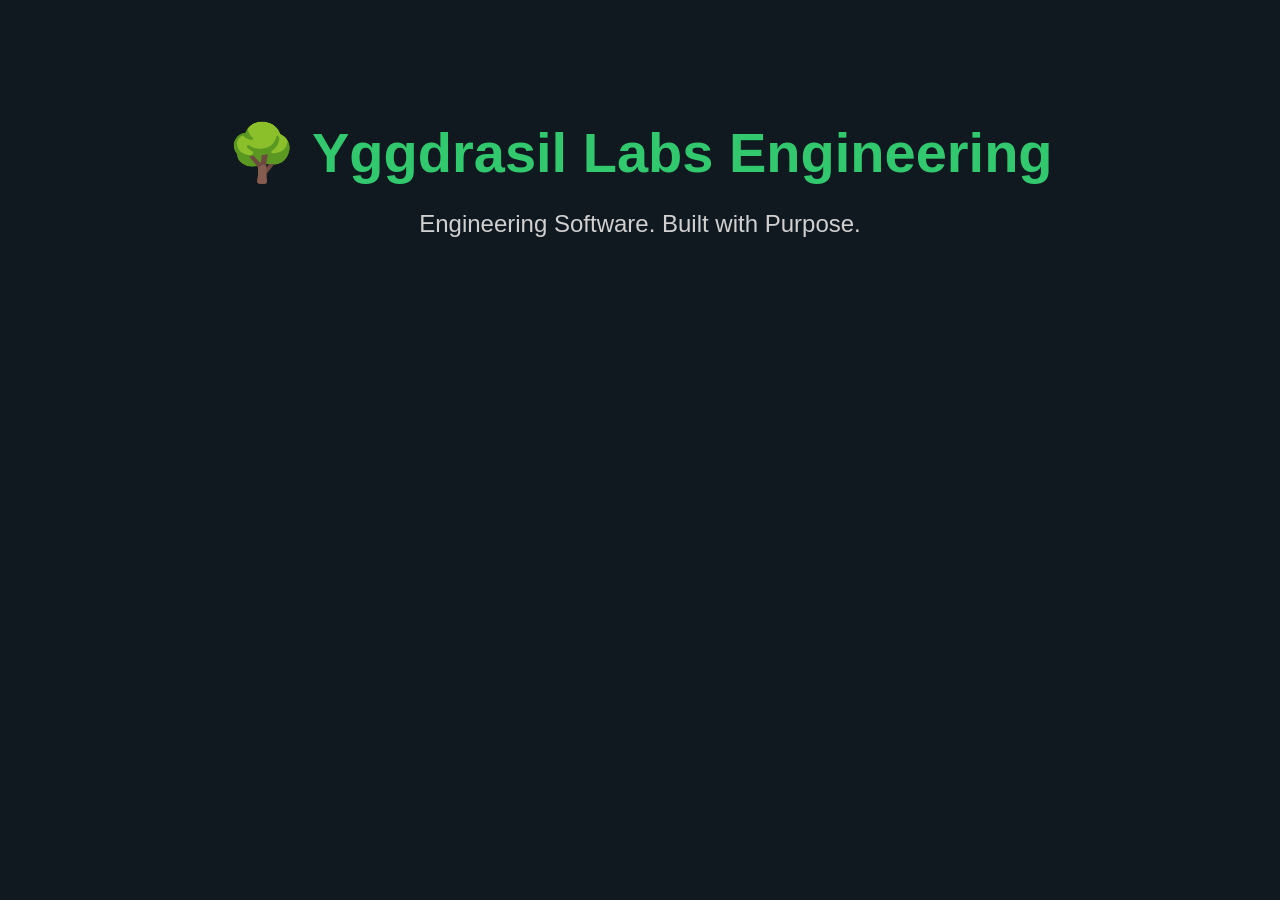
==== index.html @ b40ebf6c "Create initial GitHub Pages landing page" ====
<!DOCTYPE html>

<html lang="en">

<head>

    <meta charset="UTF-8">

    <meta name="viewport" content="width=device-width, initial-scale=1.0">

    <title>
        Yggdrasil Labs Engineering
    </title>

    <link rel="stylesheet" href="style.css">

</head>

<body>

    <header>

        <h1>
            🌳 Yggdrasil Labs Engineering
        </h1>

        <p>
            Engineering Software.
            Built with Purpose.
        </p>

    </header>

    <script src="script.js"></script>

</body>

</html>
---- style.css ----
body {

    margin: 0;

    background: #101820;

    color: white;

    font-family: Arial, Helvetica, sans-serif;

    text-align: center;

}

header {

    margin-top: 120px;

}

h1 {

    color: #32c86e;

    font-size: 56px;

    margin-bottom: 20px;

}

p {

    font-size: 24px;

    color: #d0d0d0;

}
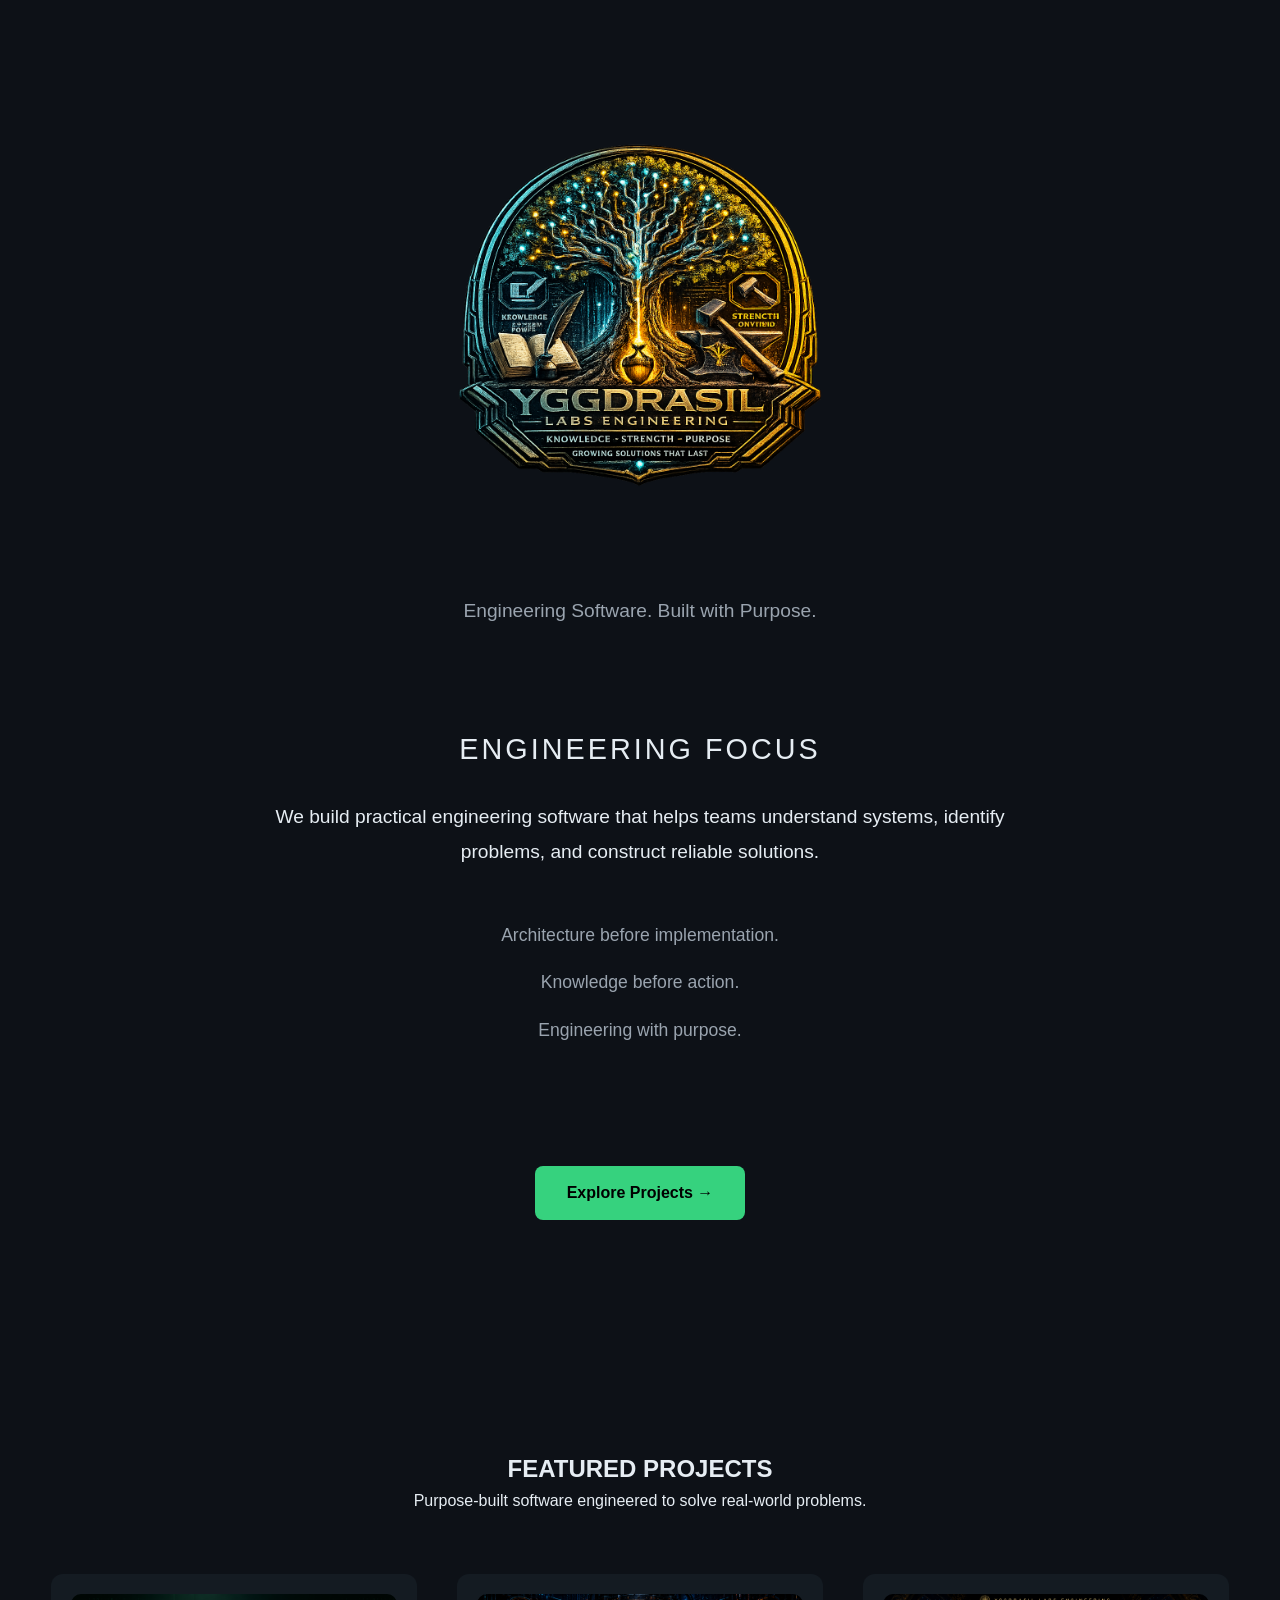
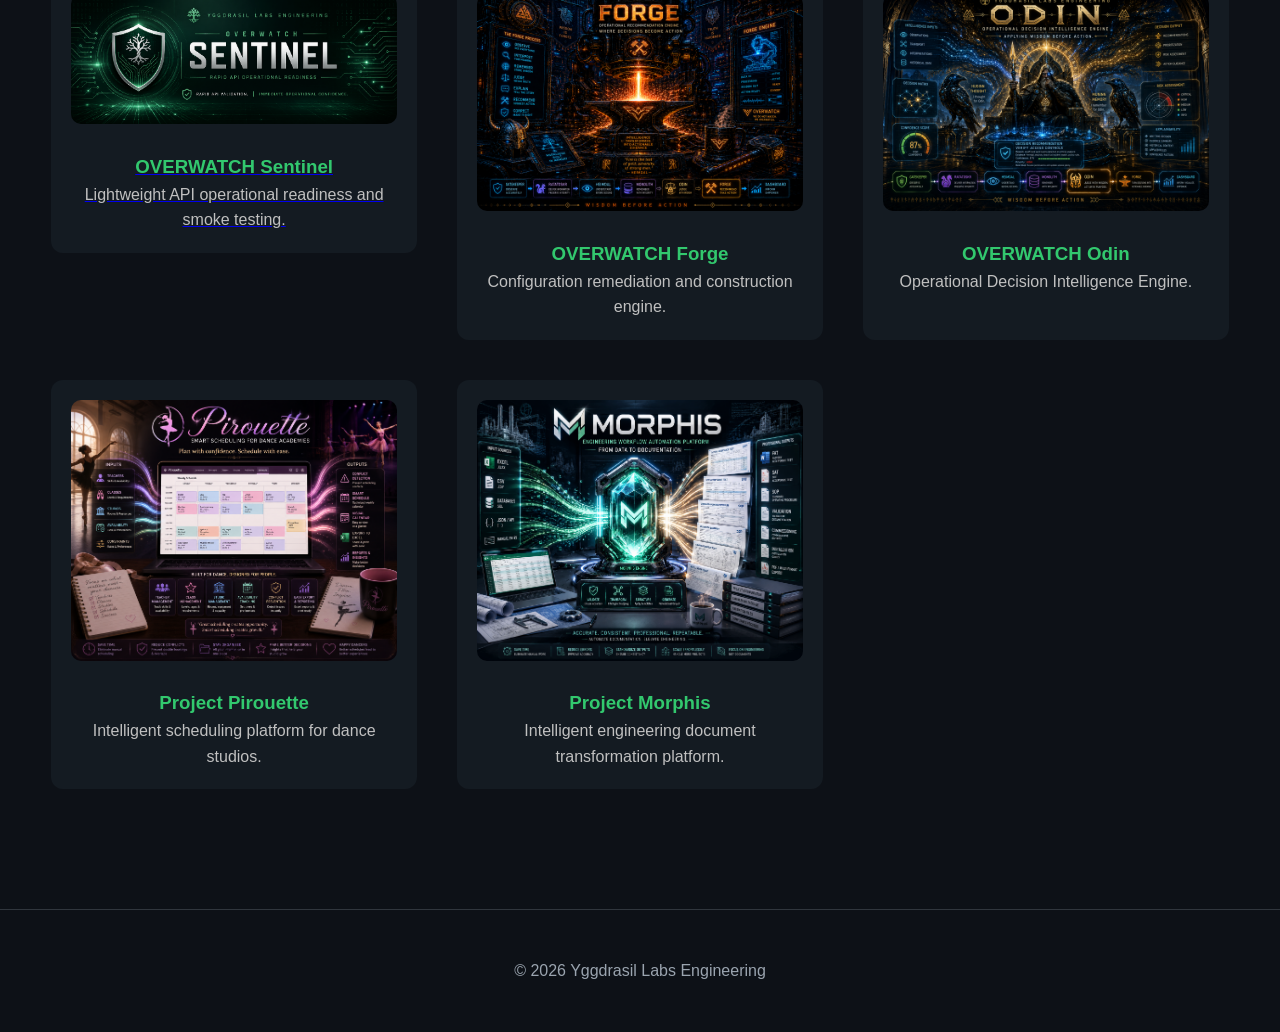
==== commit d7c9e063: "Release YLE Website v0.1.0" ====
--- a/index.html
+++ b/index.html
@@ -12,26 +12,209 @@
         Yggdrasil Labs Engineering
     </title>
 
-    <link rel="stylesheet" href="style.css">
+    <link rel="stylesheet" href="css/style.css">
 
 </head>
 
 <body>
 
-    <header>
-
-        <h1>
-            🌳 Yggdrasil Labs Engineering
-        </h1>
-
-        <p>
-            Engineering Software.
-            Built with Purpose.
-        </p>
-
-    </header>
-
-    <script src="script.js"></script>
+    <!-- ========================================= -->
+    <!-- Navigation -->
+    <!-- ========================================= -->
+
+    <nav>
+
+        <!-- Navigation Coming Soon -->
+
+    </nav>
+
+    <!-- ========================================= -->
+    <!-- Main Content -->
+    <!-- ========================================= -->
+
+    <main>
+
+        <!-- ========================================= -->
+        <!-- Hero Section -->
+        <!-- ========================================= -->
+
+        <section id="hero">
+
+            <img src="images/crest.png" alt="Yggdrasil Labs Engineering Crest" id="crest">
+
+            <p class="hero-text">
+
+                Engineering Software.
+                Built with Purpose.
+
+            </p>
+
+            <section class="engineering-focus">
+
+
+
+
+                <h2>ENGINEERING FOCUS</h2>
+
+                <p>
+
+                    We build practical engineering software that helps
+                    teams understand systems, identify problems,
+                    and construct reliable solutions.
+
+                </p>
+
+                <div class="principles">
+
+                    <p>Architecture before implementation.</p>
+                    <p>Knowledge before action.</p>
+                    <p>Engineering with purpose.</p>
+
+                </div>
+            </section>
+
+            <a href="#projects" class="hero-button">
+
+                Explore Projects →
+            </a>
+
+        </section>
+
+        <!-- Featured Projects -->
+
+        <!-- ========================================= -->
+        <!-- Featured Projects -->
+        <!-- ========================================= -->
+
+        <section id="projects">
+
+            <h2>FEATURED PROJECTS</h2>
+
+            <p class="section-intro">
+
+                Purpose-built software engineered to solve
+                real-world problems.
+
+            </p>
+
+            <div class="project-grid">
+
+                <!-- Sentinel -->
+                <a href="projects/sentinel.html">
+
+                    <div class="project-card sentinel">
+
+                        <img src="images/sentinel.png" alt="OVERWATCH Sentinel">
+
+                        <h3>OVERWATCH Sentinel</h3>
+
+                        <p>
+
+                            Lightweight API operational readiness
+                            and smoke testing.
+
+                        </p>
+
+                    </div>
+                </a>
+
+                <!-- Forge -->
+
+                <div class="project-card forge">
+
+                    <img src="images/forge.png" alt="OVERWATCH Forge">
+
+                    <h3>OVERWATCH Forge</h3>
+
+                    <p>
+
+                        Configuration remediation and
+                        construction engine.
+
+                    </p>
+
+                </div>
+
+                <!-- Odin -->
+
+                <div class="project-card odin">
+
+                    <img src="images/odin.png" alt="OVERWATCH Odin">
+
+                    <h3>OVERWATCH Odin</h3>
+
+                    <p>
+
+                        Operational Decision Intelligence
+                        Engine.
+
+                    </p>
+
+                </div>
+
+                <!-- Pirouette -->
+
+                <div class="project-card pirouette">
+
+                    <img src="images/pirouette.png" alt="Project Pirouette">
+
+                    <h3>Project Pirouette</h3>
+
+                    <p>
+
+                        Intelligent scheduling platform
+                        for dance studios.
+
+                    </p>
+
+                </div>
+
+                <!-- Morphis -->
+
+                <div class="project-card morphis">
+
+                    <img src="images/morphis.png" alt="Project Morphis">
+
+                    <h3>Project Morphis</h3>
+
+                    <p>
+
+                        Intelligent engineering document
+                        transformation platform.
+
+                    </p>
+
+                </div>
+
+            </div>
+
+        </section>
+
+        <!-- Engineering Principles -->
+
+        <section id="principles">
+
+        </section>
+
+        <!-- OVERWATCH -->
+
+        <section id="overwatch">
+
+        </section>
+
+    </main>
+
+    <!-- ========================================= -->
+    <!-- Footer -->
+    <!-- ========================================= -->
+
+    <footer>
+
+        © 2026 Yggdrasil Labs Engineering
+
+    </footer>
+
+    <script src="js/script.js"></script>
 
 </body>
 
--- a/css/style.css
+++ b/css/style.css
@@ -0,0 +1,805 @@
+/* =========================================================
+   Yggdrasil Labs Engineering
+
+   style.css
+
+   Purpose:
+   Global website styling.
+
+   Philosophy:
+   Function before presentation.
+   ========================================================= */
+
+:root {
+
+    --background: #0d1117;
+    --surface: #161b22;
+
+    --primary: #36d27e;
+    --cyan: #45d8ff;
+    --amber: #d8a33b;
+
+    --text: #e6edf3;
+    --text-secondary: #9aa4af;
+
+    --border: #30363d;
+
+}
+
+* {
+
+    margin: 0;
+    padding: 0;
+    box-sizing: border-box;
+
+}
+
+/* ========================================= */
+/* YLE Design System                         */
+/* ========================================= */
+
+.card {
+
+    background: #161d24;
+
+    border: 1px solid #28323c;
+
+    border-radius: 12px;
+
+    padding: 25px;
+
+    transition: all .25s ease;
+
+}
+
+.card:hover {
+
+    transform: translateY(-5px);
+
+    border-color: #39d98a;
+
+    box-shadow: 0 0 18px rgba(57, 217, 138, .25);
+
+}
+
+.card h3 {
+
+    color: #39d98a;
+
+    margin-top: 0;
+
+}
+
+.card p {
+
+    color: #c5ced8;
+
+    line-height: 1.6;
+
+}
+
+body {
+
+    background: var(--background);
+
+    color: var(--text);
+
+    font-family: "Segoe UI", Arial, sans-serif;
+
+    line-height: 1.6;
+
+}
+
+nav {
+
+    padding: 24px 48px;
+
+}
+
+main {
+
+    width: min(1200px, 92%);
+    margin: 0 auto;
+
+}
+
+#hero {
+
+    text-align: center;
+
+    padding: 80px 0;
+
+}
+
+#crest {
+
+    width: 420px;
+    max-width: 90%;
+
+    margin-bottom: 40px;
+
+}
+
+#hero h1 {
+
+    font-size: 3.5rem;
+
+    color: var(--primary);
+
+    margin-bottom: 16px;
+
+}
+
+#hero h2 {
+
+    color: var(--text);
+
+    font-size: 1.8rem;
+
+    font-weight: 400;
+
+    margin-bottom: 28px;
+
+}
+
+.hero-text {
+
+    max-width: 720px;
+
+    margin: 0 auto 40px auto;
+
+    color: var(--text-secondary);
+
+    font-size: 1.2rem;
+
+}
+
+.hero-button {
+
+    display: inline-block;
+
+    background: var(--primary);
+
+    color: #000;
+
+    text-decoration: none;
+
+    font-weight: 700;
+
+    padding: 14px 32px;
+
+    border-radius: 8px;
+
+    transition: 0.2s ease;
+
+}
+
+.hero-button:hover {
+
+    transform: translateY(-2px);
+
+    box-shadow: 0 0 18px rgba(54, 210, 126, .35);
+
+}
+
+section {
+
+    margin-bottom: 120px;
+
+}
+
+footer {
+
+    text-align: center;
+
+    padding: 48px;
+
+    color: var(--text-secondary);
+
+    border-top: 1px solid var(--border);
+
+}
+
+/* ========================================= */
+/* Engineering Focus                         */
+/* ========================================= */
+
+.engineering-focus {
+
+    margin-top: 100px;
+
+    text-align: center;
+
+}
+
+.engineering-focus h2 {
+
+    color: var(--primary);
+
+    font-size: 2.2rem;
+
+    letter-spacing: 3px;
+
+    text-transform: uppercase;
+
+    margin-bottom: 40px;
+
+}
+
+.engineering-focus p {
+
+    max-width: 750px;
+
+    margin: 0 auto;
+
+    color: var(--text);
+
+    font-size: 1.2rem;
+
+    line-height: 1.8;
+
+}
+
+.principles {
+
+    margin-top: 50px;
+
+}
+
+.principles p {
+
+    color: var(--text-secondary);
+
+    font-size: 1.1rem;
+
+    margin-bottom: 16px;
+
+}
+
+/* ========================================= */
+/* Featured Projects                         */
+/* ========================================= */
+
+#projects {
+
+    margin-top: 150px;
+
+    text-align: center;
+
+}
+
+.project-grid {
+
+    display: grid;
+
+    grid-template-columns: repeat(auto-fit, minmax(350px, 1fr));
+
+    gap: 40px;
+
+    margin-top: 60px;
+
+}
+
+.project-card {
+
+    background: #141b22;
+
+    border-radius: 12px;
+
+    padding: 20px;
+
+    transition: 0.3s ease;
+
+}
+
+.project-card:hover {
+
+    transform: translateY(-6px);
+
+}
+
+.project-card.sentinel:hover {
+
+    box-shadow: 0 0 18px rgba(50, 200, 110, 0.35);
+
+}
+
+.project-card.forge:hover {
+
+    box-shadow: 0 0 18px rgba(255, 140, 0, 0.35);
+
+}
+
+.project-card.odin:hover {
+
+    box-shadow: 0 0 18px rgba(90, 170, 255, 0.35);
+
+}
+
+.project-card.pirouette:hover {
+
+    box-shadow: 0 0 18px rgba(220, 120, 255, 0.35);
+
+}
+
+.project-card.morphis:hover {
+
+    box-shadow: 0 0 18px rgba(80, 220, 255, 0.35);
+
+}
+
+.project-card img {
+
+    width: 100%;
+
+    height: auto;
+
+    border-radius: 10px;
+
+}
+
+.project-card h3 {
+
+    margin-top: 20px;
+
+    color: #32c86e;
+
+}
+
+.project-card p {
+
+    color: #c0c0c0;
+
+}
+
+/* ========================================= */
+/* Project Pages                             */
+/* ========================================= */
+
+.project-hero {
+
+    text-align: center;
+
+    margin-top: 60px;
+
+}
+
+.project-hero img {
+
+    width: 75%;
+
+    max-width: 1100px;
+
+    height: auto;
+
+    border-radius: 12px;
+
+    box-shadow: 0 10px 30px rgba(0, 0, 0, 0.35);
+
+}
+
+.project-description,
+.project-features {
+
+    width: 75%;
+
+    max-width: 1100px;
+
+    margin: 60px auto;
+
+}
+
+/* Back Navigation */
+
+.back-link {
+
+    display: inline-block;
+
+    padding-left: 20px;
+    padding-top: 20px;
+
+    color: #39d98a;
+
+    text-decoration: none;
+
+    font-weight: 600;
+
+    font-size: 1rem;
+
+    transition: 0.25s ease;
+
+}
+
+.back-link:hover {
+
+    color: #ffffff;
+
+    transform: translateX(-4px);
+
+}
+
+/* ========================================= */
+/* Feature Cards                             */
+/* ========================================= */
+
+.feature-grid {
+
+    display: grid;
+
+    grid-template-columns: repeat(auto-fit, minmax(260px, 1fr));
+
+    gap: 25px;
+
+    margin-top: 40px;
+
+}
+
+.feature-card {}
+
+/* ========================================= */
+/* Architecture                              */
+/* ========================================= */
+
+.architecture {
+
+    margin-top: 80px;
+
+    text-align: center;
+
+}
+
+.architecture-flow {
+
+    margin-top: 50px;
+
+}
+
+.architecture-box {
+
+    width: 320px;
+
+    margin: 0 auto;
+
+    padding: 18px;
+
+    background: #161d24;
+
+    border: 1px solid #28323c;
+
+    border-radius: 12px;
+
+    color: white;
+
+    font-weight: 600;
+
+    transition: all .25s ease;
+
+}
+
+.architecture-box:hover {
+
+    transform: translateY(-4px);
+
+    border-color: #39d98a;
+
+    box-shadow: 0 0 18px rgba(57, 217, 138, .25);
+
+}
+
+.arrow {
+
+    font-size: 28px;
+
+    color: #39d98a;
+
+    margin: 10px 0;
+
+}
+
+/* ========================================= */
+/* Architecture                              */
+/* ========================================= */
+
+.architecture {
+
+    margin-top: 80px;
+
+    text-align: center;
+
+}
+
+.architecture p {
+
+    max-width: 750px;
+
+    margin: 0 auto 40px;
+
+    line-height: 1.7;
+
+}
+
+.architecture-flow {
+
+    margin-top: 50px;
+
+}
+
+/* ========================================= */
+/* Technology Stack                           */
+/* ========================================= */
+
+.technology-stack {
+
+    margin-top: 80px;
+
+    text-align: center;
+
+}
+
+.technology-stack p {
+
+    max-width: 750px;
+
+    margin: 0 auto 40px;
+
+    line-height: 1.7;
+
+}
+
+.tech-grid {
+
+    display: grid;
+
+    grid-template-columns: repeat(auto-fit, minmax(220px, 1fr));
+
+    gap: 25px;
+
+    margin-top: 40px;
+
+}
+
+.tech-card {
+
+    background: #161d24;
+
+    border: 1px solid #28323c;
+
+    border-radius: 12px;
+
+    padding: 25px;
+
+    transition: all .25s ease;
+
+}
+
+.tech-card:hover {
+
+    transform: translateY(-5px);
+
+    border-color: #39d98a;
+
+    box-shadow: 0 0 18px rgba(57, 217, 138, .25);
+
+}
+
+.tech-card h3 {
+
+    color: #39d98a;
+
+    margin-top: 0;
+
+}
+
+.tech-card p {
+
+    color: #c5ced8;
+
+}
+
+/* ========================================= */
+/* Development Status                        */
+/* ========================================= */
+
+.development-status {
+
+    margin-top: 80px;
+
+    text-align: center;
+
+}
+
+.development-status p {
+
+    max-width: 750px;
+
+    margin: 0 auto 40px;
+
+    line-height: 1.7;
+
+}
+
+.status-grid {
+
+    display: grid;
+
+    grid-template-columns: repeat(auto-fit, minmax(220px, 1fr));
+
+    gap: 25px;
+
+    margin-top: 40px;
+
+}
+
+.status-card {
+
+    background: #161d24;
+
+    border: 1px solid #28323c;
+
+    border-radius: 12px;
+
+    padding: 25px;
+
+    transition: all .25s ease;
+
+}
+
+.status-card:hover {
+
+    transform: translateY(-5px);
+
+    border-color: #39d98a;
+
+    box-shadow: 0 0 18px rgba(57, 217, 138, .25);
+
+}
+
+.status-card h3 {
+
+    color: #39d98a;
+
+    margin-top: 0;
+
+}
+
+.status-card p {
+
+    color: #c5ced8;
+
+}
+
+/* ========================================= */
+/* Roadmap                                   */
+/* ========================================= */
+
+.roadmap {
+
+    margin-top: 80px;
+
+    text-align: center;
+
+}
+
+.roadmap p {
+
+    max-width: 750px;
+
+    margin: 0 auto 40px;
+
+    line-height: 1.7;
+
+}
+
+.roadmap-grid {
+
+    display: grid;
+
+    grid-template-columns: repeat(auto-fit, minmax(220px, 1fr));
+
+    gap: 20px;
+
+}
+
+.roadmap-card {
+
+    background: #161d24;
+
+    border: 1px solid #28323c;
+
+    border-radius: 12px;
+
+    padding: 20px;
+
+    transition: all .25s ease;
+
+    font-weight: 600;
+
+}
+
+.roadmap-card:hover {
+
+    transform: translateY(-5px);
+
+}
+
+.roadmap-card.complete {
+
+    border-color: #39d98a;
+
+    color: #39d98a;
+
+}
+
+.roadmap-card.planned {
+
+    color: #d0d0d0;
+
+}
+
+/* ========================================= */
+/* Repository                                */
+/* ========================================= */
+
+.repository {
+
+    margin-top: 90px;
+
+    text-align: center;
+
+}
+
+.repository p {
+
+    max-width: 700px;
+
+    margin: 20px auto 45px;
+
+    line-height: 1.7;
+
+}
+
+.repository-grid {
+
+    display: grid;
+
+    grid-template-columns: repeat(auto-fit, minmax(260px, 1fr));
+
+    gap: 24px;
+
+}
+
+.repository-card {
+
+    background: #161d24;
+
+    border: 1px solid #28323c;
+
+    border-radius: 12px;
+
+    padding: 28px;
+
+    text-decoration: none;
+
+    color: inherit;
+
+    transition: all .25s ease;
+
+}
+
+.repository-card:hover {
+
+    transform: translateY(-6px);
+
+    border-color: #39d98a;
+
+    box-shadow: 0 12px 28px rgba(57, 217, 138, .18);
+
+}
+
+.repository-card h3 {
+
+    color: #39d98a;
+
+    margin-bottom: 12px;
+
+}
